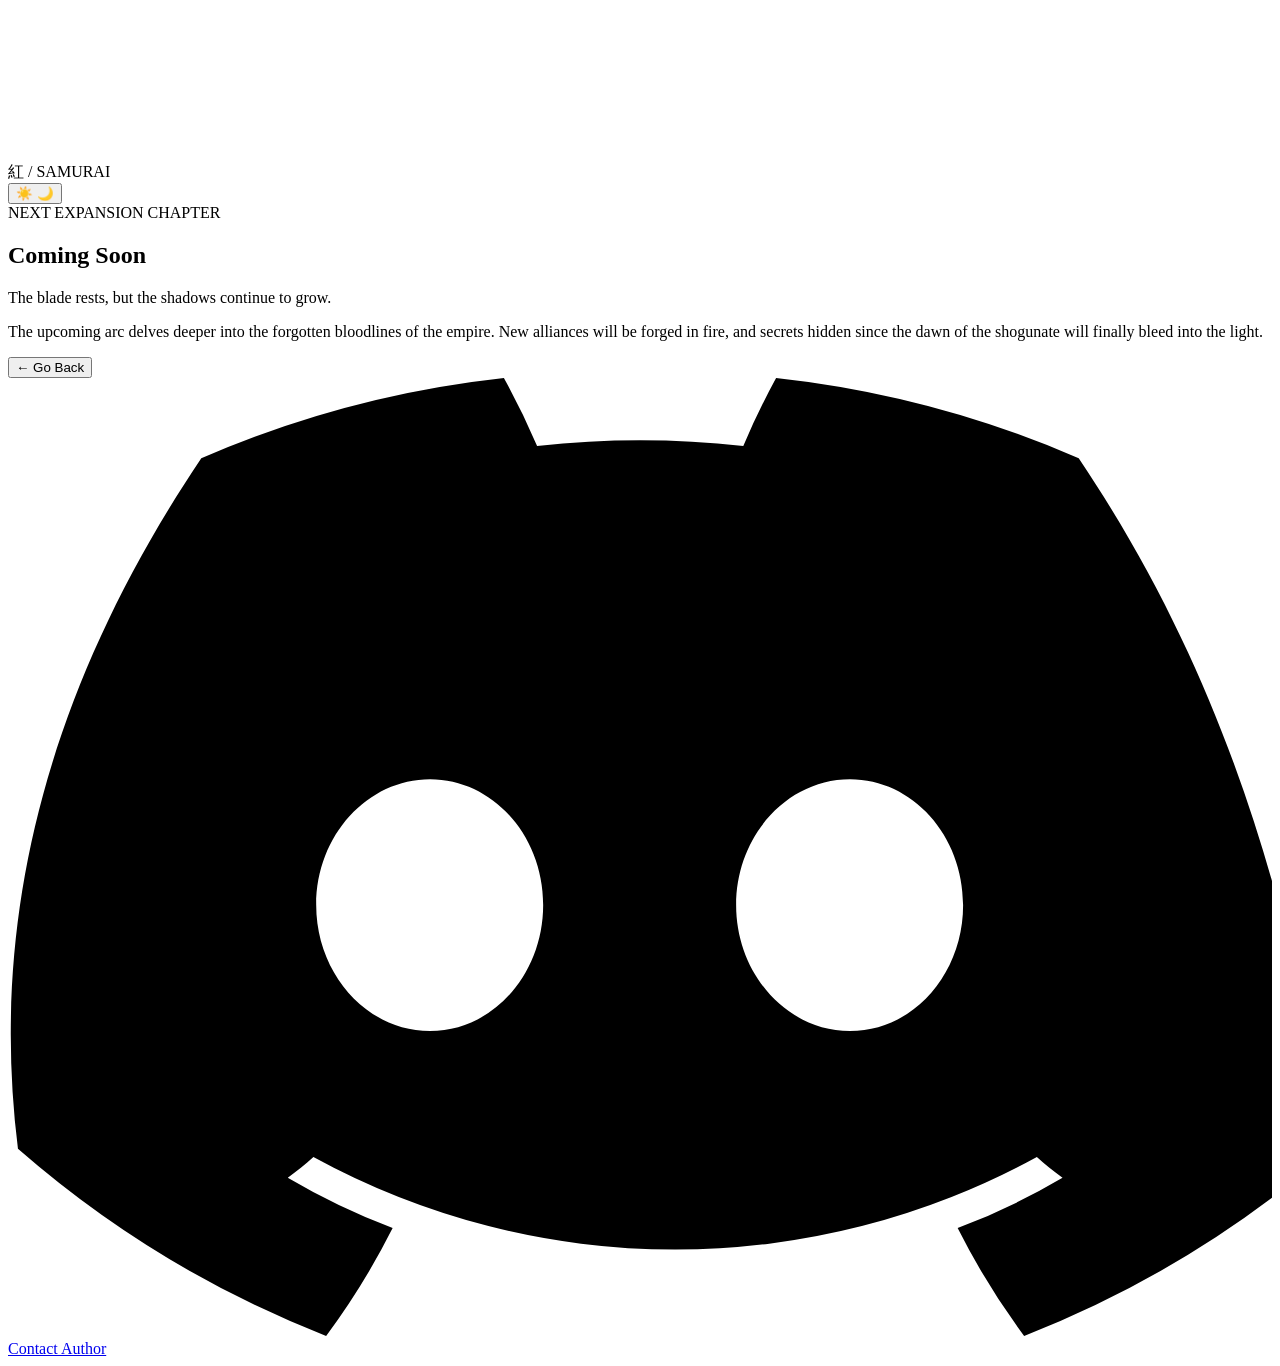
==== coming-soon.html @ bcf2c25f "Add files via upload added The Crimson Blade files" ====
<!DOCTYPE html>
<html lang="en">
<head>
    <meta charset="UTF-8">
    <meta name="viewport" content="width=device-width, initial-scale=1.0">
    <title>The Crimson Blade — Coming Soon</title>
    <link rel="stylesheet" href="css/style.css">
    <link rel="stylesheet" href="css/responsive.css">

    <!-- For a modern transparent PNG favicon -->
    <link rel="icon" type="image/png" href="assets/images/icons/favicon-32x32.png">

    <!-- Optional: For older browser fallback support (using an .ico file) -->
    <link rel="shortcut icon" href="assets/images/icons/favicon.ico" type="image/x-icon">

    <!-- Google tag (gtag.js) -->
    <script async src="https://www.googletagmanager.com/gtag/js?id=G-PFELYLQFL1"></script>
    <script>
        window.dataLayer = window.dataLayer || [];
        function gtag(){dataLayer.push(arguments);}
        gtag('js', new Date());

        gtag('config', 'G-PFELYLQFL1');
    </script>

</head>
<body>

    <audio id="bg-music" loop src="assets/audio/samurai-ambient.mp3"></audio>
    
    <div class="hero-bg coming-soon-bg">
        <canvas id="leaves-canvas"></canvas>

        <header class="navbar">
            <div class="logo">紅 / SAMURAI</div>
            <button id="theme-toggle">
                <span class="sun">☀️</span>
                <span class="moon">🌙</span>
            </button>
        </header>

        <main class="content-container coming-soon-layout">
            <section class="reader-box coming-soon-box">
                <div class="chapter-meta">NEXT EXPANSION CHAPTER</div>
                <h1 class="story-title">Coming Soon</h1>
                <p class="subtitle">The blade rests, but the shadows continue to grow.</p>
                
                <div class="story-text">
                    <p>The upcoming arc delves deeper into the forgotten bloodlines of the empire. New alliances will be forged in fire, and secrets hidden since the dawn of the shogunate will finally bleed into the light.</p>
                </div>

                <!-- Action Button Group with Go Back and Discord Integration -->
                <div class="action-buttons button-group">
                    <button class="btn-next btn-go-back" onclick="goBackHistory()">← Go Back</button>
                    
                <!-- Replaced the old server link with your direct user profile link -->
                <a href="https://discord.com" target="_blank" class="btn-discord" rel="noopener noreferrer">
                    <svg class="discord-icon" viewBox="0 0 127.14 96.36" xmlns="http://w3.org">
                        <path d="M107.7,8.07A105.15,105.15,0,0,0,77.26,0a77.19,77.19,0,0,0-3.3,6.83A96.67,96.67,0,0,0,53.22,6.83,77.19,77.19,0,0,0,49.88,0,105.15,105.15,0,0,0,19.44,8.07C3.66,31.58-1.86,54.65,1,77.53A105.73,105.73,0,0,0,32,96.36a74.37,74.37,0,0,0,6.69-10.85,68.43,68.43,0,0,1-10.55-5.06c.9-.66,1.76-1.37,2.58-2.1a75.72,75.72,0,0,0,72.77,0c.82.73,1.68,1.44,2.58,2.1a68.43,68.43,0,0,1-10.55,5.06,74.37,74.37,0,0,0,6.69,10.85,105.73,105.73,0,0,0,31-18.83C129,54.65,123.5,31.58,107.7,8.07ZM42.45,65.69C36.18,65.69,31,60,31,53S36.18,40.36,42.45,40.36,53.83,46,53.83,53,48.72,65.69,42.45,65.69Zm42.24,0C78.41,65.69,73.24,60,73.24,53S78.41,40.36,84.69,40.36,96.07,46,96.07,53,91,65.69,84.69,65.69Z"/>
                    </svg>
                    Contact Author
                </a>

                </div>
            </section>
            
            <div class="visual-spacer"></div>
        </main>
    </div>

    <script src="js/app.js"></script>
    <script>
        function goBackHistory() {
            if (document.referrer) {
                window.location.href = document.referrer;
            } else {
                window.location.href = 'index.html';
            }
        }
    </script>
</body>
</html>
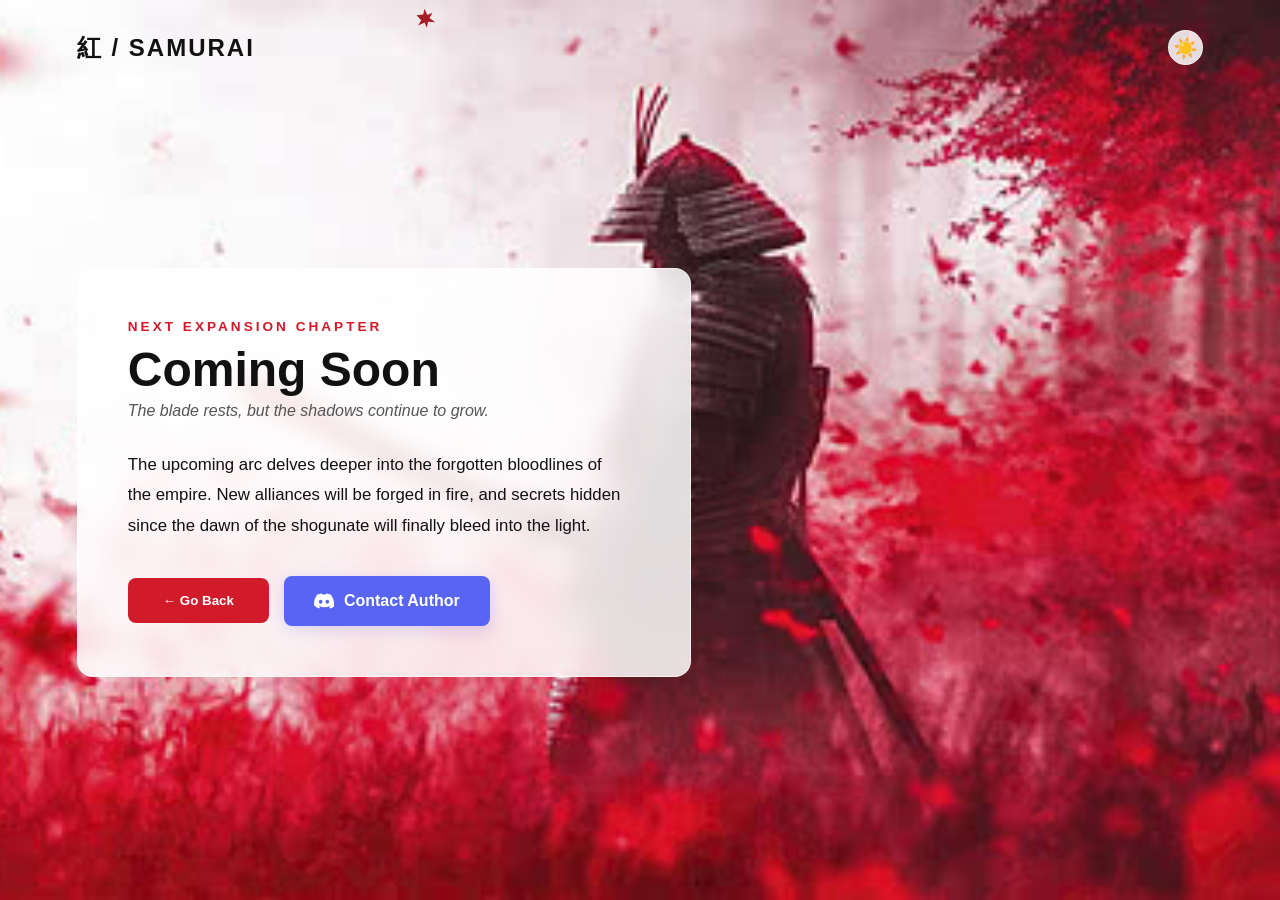
==== commit ba43448a: "Integrate Tawk.to chat support Added Tawk.to chat integration script to the coming soon page." ====
--- a/coming-soon.html
+++ b/coming-soon.html
@@ -78,5 +78,19 @@
             }
         }
     </script>
+
+    <!--Start of Tawk.to Script-->
+<script type="text/javascript">
+var Tawk_API=Tawk_API||{}, Tawk_LoadStart=new Date();
+(function(){
+var s1=document.createElement("script"),s0=document.getElementsByTagName("script")[0];
+s1.async=true;
+s1.src='https://embed.tawk.to/6a343b42e256421d49659104/1jre2fre3';
+s1.charset='UTF-8';
+s1.setAttribute('crossorigin','*');
+s0.parentNode.insertBefore(s1,s0);
+})();
+</script>
+<!--End of Tawk.to Script-->
 </body>
 </html>
--- a/css/style.css
+++ b/css/style.css
@@ -0,0 +1,738 @@
+:root {
+  --bg-card: rgba(255, 255, 255, 0.85);
+  --border-card: rgba(255, 255, 255, 0.5);
+  --text-main: #111111;
+  --text-sub: #555555;
+  --accent-crimson: #D11A2A;
+  --glow-effect: none;
+  --btn-support-bg: transparent;
+  --btn-support-text: #111111;
+}
+
+.dark-mode {
+  --bg-card: rgba(10, 10, 10, 0.85);
+  --border-card: rgba(209, 26, 42, 0.4);
+  --text-main: #ffffff;
+  --text-sub: #aaaaaa;
+  --accent-crimson: #ff2a3b; 
+  --glow-effect: 0 0 15px rgba(255, 42, 59, 0.7);
+  --btn-support-bg: #ffffff;
+  --btn-support-text: #111111;
+}
+
+* {
+  margin: 0;
+  padding: 0;
+  box-sizing: border-box;
+  font-family: 'Segoe UI', Tahoma, Geneva, Verdana, sans-serif;
+}
+
+body, html {
+  height: 100%;
+  background-color: #ffffff;
+  color: var(--text-main);
+  overflow-x: hidden;
+  transition: background-color 0.5s ease, color 0.5s ease;
+}
+
+.hero-bg {
+  min-height: 100vh;
+  width: 100%;
+  background-attachment: fixed; /* Keeps background anchored seamlessly across page loads */
+  display: flex;
+  flex-direction: column;
+  overflow: hidden;
+}
+
+#leaves-canvas {
+  position: fixed;
+  top: 0;
+  left: 0;
+  width: 100%;
+  height: 100%;
+  pointer-events: none; 
+  z-index: 2;
+}
+
+.hero-bg {
+  min-height: 100vh;
+  width: 100%;
+  background: url('../assets/images/cover-bg.png') no-repeat center right;
+  background-size: cover;
+  display: flex;
+  flex-direction: column;
+  position: relative;
+  z-index: 1;
+}
+
+.chapters-bg {
+  background: url('../assets/images/chapter-bg-unblurred.png') no-repeat center right;
+  background-size: cover;
+}
+
+.story-bg {
+  background: url('../assets/images/story-bg.png') no-repeat center right;
+  background-size: cover;
+}
+
+.characters-bg {
+  background: url('../assets/images/characters-bg-unblurred.png') no-repeat center right;
+  background-size: cover;
+}
+
+.chapter1-bg {
+  background: url('../assets/images/chapter1-bg.png') no-repeat center right;
+  background-size: cover;
+}
+
+.navbar {
+  display: flex;
+  justify-content: space-between;
+  align-items: center;
+  padding: 30px 8%;
+  z-index: 10;
+}
+
+.logo {
+  font-weight: 900;
+  font-size: 1.5rem;
+  letter-spacing: 2px;
+  color: var(--text-main);
+  text-shadow: var(--glow-effect);
+}
+
+.nav-links a {
+  text-decoration: none;
+  color: var(--text-sub);
+  margin: 0 20px;
+  font-weight: 600;
+  transition: color 0.3s ease;
+}
+
+.nav-links a:hover, .nav-links a.active {
+  color: var(--accent-crimson);
+  text-shadow: var(--glow-effect);
+}
+
+.btn-back {
+  text-decoration: none;
+  color: var(--text-sub);
+  font-weight: 600;
+  font-size: 1rem;
+  letter-spacing: 1px;
+  position: relative;
+  left: 0;
+  /* Smooth transition for the slide animation */
+  transition: all 0.3s cubic-bezier(0.4, 0, 0.2, 1);
+}
+
+/* Hover micro-interaction: turns crimson and slides slightly left */
+.btn-back:hover {
+  color: var(--accent-crimson);
+  left: -5px;
+  text-shadow: var(--glow-effect);
+}
+
+
+/* Modern Theme Toggle Button Container */
+#theme-toggle {
+  background: var(--bg-card);
+  border: 1px solid var(--border-card);
+  width: 35px;
+  height: 35px;
+  border-radius: 50%; /* Perfect circle */
+  cursor: pointer;
+  display: flex;
+  align-items: center;
+  justify-content: center;
+  position: relative;
+  overflow: hidden;
+  box-shadow: var(--glow-effect);
+  transition: all 0.4s cubic-bezier(0.4, 0, 0.2, 1);
+}
+
+/* Hover micro-interaction */
+#theme-toggle:hover {
+  transform: scale(1.08);
+}
+
+/* Shared Icon Styles */
+#theme-toggle .sun,
+#theme-toggle .moon {
+  font-size: 1.25rem;
+  position: absolute;
+  display: flex;
+  align-items: center;
+  justify-content: center;
+  /* Smooth transition for fade, rotation, and scaling */
+  transition: transform 0.5s cubic-bezier(0.4, 0, 0.2, 1), 
+              opacity 0.4s ease;
+}
+
+/* --- LIGHT MODE STATE (Default) --- */
+/* Sun is fully visible and in normal position */
+#theme-toggle .sun {
+  opacity: 1;
+  transform: rotate(0deg) scale(1);
+}
+
+/* Moon is hidden, shrunk, and rotated out of frame */
+#theme-toggle .moon {
+  opacity: 0;
+  transform: rotate(-90deg) scale(0);
+}
+
+/* --- DARK MODE STATE --- */
+/* Hide the sun: spins and shrinks away */
+.dark-mode #theme-toggle .sun {
+  opacity: 0;
+  transform: rotate(90deg) scale(0);
+}
+
+/* Reveal the moon: spins inward from the shadows and scales up */
+.dark-mode #theme-toggle .moon {
+  opacity: 1;
+  transform: rotate(0deg) scale(1);
+}
+
+
+.content-container {
+  display: grid;
+  grid-template-columns: 1.2fr 1fr;
+  padding: 0 8% 50px 8%;
+  flex-grow: 1;
+  align-items: center;
+}
+
+.reader-box {
+  background: var(--bg-card);
+  backdrop-filter: blur(12px);
+  -webkit-backdrop-filter: blur(12px);
+  padding: 50px;
+  border-radius: 16px;
+  border: 1px solid var(--border-card);
+  box-shadow: 0 20px 40px rgba(0, 0, 0, 0.05), var(--glow-effect);
+  max-width: 650px;
+  transition: all 0.5s ease;
+}
+
+.chapter-meta {
+  color: var(--accent-crimson);
+  font-weight: 800;
+  letter-spacing: 3px;
+  font-size: 0.85rem;
+  margin-bottom: 10px;
+  text-shadow: var(--glow-effect);
+}
+
+.story-title {
+  font-size: 3rem;
+  font-weight: 900;
+  line-height: 1.1;
+  margin-bottom: 5px;
+  color: var(--text-main);
+  text-shadow: var(--glow-effect);
+}
+
+.subtitle {
+  color: var(--text-sub);
+  font-style: italic;
+  margin-bottom: 30px;
+}
+
+.story-text {
+  max-height: 250px;
+  overflow-y: auto;
+  padding-right: 15px;
+  margin-bottom: 35px;
+  line-height: 1.8;
+  color: var(--text-main);
+  font-size: 1.05rem;
+}
+
+.story-text::-webkit-scrollbar { width: 4px; }
+.story-text::-webkit-scrollbar-thumb {
+  background: var(--accent-crimson);
+  border-radius: 10px;
+}
+
+.story-text p.dropcap::first-letter {
+  font-size: 3.5rem;
+  font-weight: 900;
+  float: left;
+  line-height: 0.8;
+  padding-right: 8px;
+  color: var(--accent-crimson);
+  text-shadow: var(--glow-effect);
+}
+
+
+.action-buttons {
+  display: flex;
+  gap: 15px;
+}
+
+.btn-next {
+  background: var(--accent-crimson);
+  color: white;
+  border: none;
+  padding: 15px 35px;
+  font-weight: bold;
+  border-radius: 8px;
+  cursor: pointer;
+  box-shadow: var(--glow-effect);
+  transition: background 0.3s ease, box-shadow 0.3s ease;
+}
+
+.btn-bookmark {
+  background: var(--text-main);
+  color: var(--bg-card);
+  border: none;
+  padding: 15px 25px;
+  font-weight: bold;
+  border-radius: 8px;
+  cursor: pointer;
+  transition: all 0.3s ease;
+}
+
+/* Container Box Custom Adjustments
+.chapter-list-container {
+  background: var(--bg-card);
+  border: 1px solid var(--border-card);
+  padding: 25px 30px;
+  border-radius: 12px;
+  box-shadow: var(--glow-effect);
+  transition: all 0.4s ease;
+  max-width: 550px;
+  margin-top: 20px;
+} */
+
+/* Remove default list formatting */
+.chapter-list {
+  list-style: none;
+  padding: 0;
+  margin: 0;
+}
+
+/* Individual Chapter Row Setup */
+.chapter-list li {
+  margin-bottom: 12px;
+  position: relative;
+}
+
+.chapter-list li:last-child {
+  margin-bottom: 0; 
+}
+
+/* Clean, Full-Row Interactive Links */
+.chapter-list li a {
+  display: block;
+  text-decoration: none;
+  color: var(--text-main);
+  font-size: 1.1rem;
+  font-weight: 500;
+  padding: 8px 12px;
+  border-radius: 6px;
+  position: relative;
+  left: 0;  
+  transition: all 0.3s cubic-bezier(0.25, 0.8, 0.25, 1);
+}
+
+.chapter-list li a .ch-num {
+  color: var(--accent-crimson);
+  font-weight: 700;
+  margin-right: 6px;
+  text-shadow: var(--glow-effect);
+  transition: color 0.3s ease;
+}
+
+.chapter-list li a:hover {
+  color: var(--accent-crimson);
+  background: rgba(209, 26, 42, 0.06);
+  padding-left: 20px; 
+}
+
+.dark-mode .chapter-list li a:hover {
+  background: rgba(255, 42, 59, 0.1);
+}
+
+.chapter-list li a::before {
+  content: '';
+  position: absolute;
+  left: 0;
+  top: 15%;
+  height: 70%;
+  width: 3px;
+  background-color: var(--accent-crimson);
+  opacity: 0;
+  transform: scaleY(0);
+  transition: all 0.3s ease;
+}
+
+.chapter-list li a:hover::before {
+  opacity: 1;
+  transform: scaleY(1);
+}
+
+/* Slider Parent Container Architecture */
+.slider-layout {
+  display: flex;
+  flex-direction: column;
+  justify-content: center;
+  align-items: center;
+  flex-grow: 1;
+  width: 100%;
+  padding-bottom: 40px;
+}
+
+/* Horizontal track holding individual pages side-by-side */
+.slider-viewport {
+  display: flex;
+  flex-direction: row;
+  width: 100vw;
+  overflow-x: auto;
+  overflow-y: hidden;
+  /* Enables magnetic snapping to ensure a clean flipbook stop point */
+  scroll-snap-type: x mandatory; 
+  scroll-behavior: smooth;
+  -webkit-overflow-scrolling: touch;
+}
+
+/* Hide standard desktop scrollbars to keep visual layout clean */
+.slider-viewport::-webkit-scrollbar {
+  display: none;
+}
+
+/* Full Width Structural Slide Blocks */
+.slide-pane {
+  flex: 0 0 100vw;
+  width: 100vw;
+  display: flex;
+  justify-content: center;
+  align-items: center;
+  scroll-snap-align: center;
+  padding: 0 5%;
+}
+
+/* Re-adjust Reader box parameters so they expand neatly on each slide */
+.slider-layout .reader-box {
+  width: 100%;
+  max-width: 650px;
+  min-height: 300px;
+  display: flex;
+  flex-direction: column;
+  justify-content: center;
+}
+
+/* --- CONTROLLER BUTTON TOOLBAR --- */
+.slider-controls {
+  display: flex;
+  align-items: center;
+  justify-content: space-between;
+  width: 100%;
+  max-width: 650px;
+  margin-top: 25px;
+  padding: 0 10px;
+  z-index: 5;
+}
+
+.slider-btn {
+  background: var(--bg-card);
+  border: 1px solid var(--border-card);
+  color: var(--text-main);
+  padding: 10px 20px;
+  font-weight: bold;
+  border-radius: 6px;
+  cursor: pointer;
+  box-shadow: var(--glow-effect);
+  transition: all 0.3s ease;
+}
+
+.slider-btn:hover:not(:disabled) {
+  background: var(--accent-crimson);
+  color: #ffffff;
+  border-color: var(--accent-crimson);
+}
+
+.slider-btn:disabled {
+  opacity: 0.3;
+  cursor: not-allowed;
+}
+
+.page-indicator {
+  font-weight: 700;
+  letter-spacing: 1px;
+  color: var(--text-main);
+  text-shadow: var(--glow-effect);
+  font-size: 1.05rem;
+}
+
+/* Layout and Grid alignment for Character views */
+.characters-layout {
+  display: grid;
+  grid-template-columns: 1.2fr 1fr;
+  padding: 0 8% 50px 8%;
+  flex-grow: 1;
+  align-items: center;
+  position: relative;
+}
+
+.page-main-title {
+  font-size: 1.5rem;
+  letter-spacing: 4px;
+  text-transform: uppercase;
+  color: var(--accent-crimson);
+  margin-bottom: 40px;
+  font-weight: 800;
+  text-shadow: var(--glow-effect);
+}
+
+.character-menu-box {
+  max-width: 500px;
+}
+
+/* --- THE CLICKABLE ROW DESIGN --- */
+.character-rows {
+  display: flex;
+  flex-direction: column;
+  gap: 15px;
+}
+
+.char-row {
+  display: flex;
+  align-items: center;
+  padding: 20px 25px;
+  background: var(--bg-card);
+  border: 1px solid var(--border-card);
+  border-radius: 8px;
+  cursor: pointer;
+  box-shadow: 0 4px 15px rgba(0, 0, 0, 0.02);
+  transition: all 0.3s cubic-bezier(0.4, 0, 0.2, 1);
+}
+
+.char-id {
+  font-weight: 800;
+  color: var(--accent-crimson);
+  margin-right: 15px;
+  font-size: 1.1rem;
+  text-shadow: var(--glow-effect);
+}
+
+.char-name {
+  font-weight: 900;
+  font-size: 1.4rem;
+  letter-spacing: 2px;
+  color: var(--text-main);
+}
+
+/* Hover effects for rows */
+.char-row:hover {
+  transform: translateX(10px);
+  border-color: var(--accent-crimson);
+  box-shadow: var(--glow-effect);
+  background: rgba(209, 26, 42, 0.05);
+}
+
+.dark-mode .char-row:hover {
+  background: rgba(255, 42, 59, 0.1);
+}
+
+/* Active Highlight state when clicked */
+.char-row.is-active {
+  border-color: var(--accent-crimson);
+  background: var(--accent-crimson);
+  box-shadow: var(--glow-effect);
+}
+.char-row.is-active .char-name,
+.char-row.is-active .char-id {
+  color: #ffffff;
+  text-shadow: none;
+}
+
+/* --- THE SLIDING PANEL DRAWER --- */
+.character-profile-drawer {
+  position: fixed;
+  top: 0;
+  right: 0;
+  width: 450px;
+  height: 100vh;
+  background: rgba(255, 255, 255, 0.85);
+  backdrop-filter: blur(20px);
+  -webkit-backdrop-filter: blur(20px);
+  border-left: 1px solid var(--border-card);
+  padding: 40px;
+  box-shadow: -10px 0 40px rgba(0, 0, 0, 0.05);
+  z-index: 100;
+  
+  /* CRUCIAL: Pushes it completely off-screen to the right by default */
+  transform: translateX(100%);
+  transition: transform 0.5s cubic-bezier(0.4, 0, 0.2, 1);
+}
+
+/* Dark mode panel adjustment */
+.dark-mode .character-profile-drawer {
+  background: rgba(10, 10, 10, 0.85);
+  box-shadow: -10px 0 40px rgba(255, 42, 59, 0.1);
+}
+
+/* Triggers when panel is opened via JS */
+.character-profile-drawer.open {
+  transform: translateX(0);
+}
+
+.close-drawer-btn {
+  position: absolute;
+  top: 25px;
+  right: 25px;
+  background: transparent;
+  border: none;
+  font-size: 1.5rem;
+  color: var(--text-main);
+  cursor: pointer;
+  transition: color 0.3s ease;
+  z-index: 10;
+}
+.close-drawer-btn:hover {
+  color: var(--accent-crimson);
+}
+
+.drawer-scroll-box {
+  height: 100%;
+  overflow-y: auto;
+  padding-right: 10px;
+}
+.drawer-scroll-box::-webkit-scrollbar { width: 4px; }
+.drawer-scroll-box::-webkit-scrollbar-thumb { background: var(--accent-crimson); border-radius: 4px; }
+
+.drawer-image-frame {
+  width: 100%;
+  /* FIXED: Tells the height to calculate dynamically based on a portrait 2:3 ratio */
+  aspect-ratio: 2 / 3; 
+  max-height: 450px; /* Safety fallback block limit */
+  border-radius: 8px;
+  overflow: hidden;
+  margin-bottom: 25px;
+  border: 1px solid var(--border-card);
+  box-shadow: var(--glow-effect);
+}
+
+.drawer-image-frame img {
+  width: 100%;
+  height: 100%;
+  object-fit: cover; 
+  /* Shift camera anchoring upwards to prioritize character faces over torso details */
+  object-position: top center; 
+}
+
+
+.drawer-title {
+  font-size: 1.8rem;
+  font-weight: 900;
+  color: var(--text-main);
+  margin-bottom: 20px;
+  text-shadow: var(--glow-effect);
+}
+
+.drawer-bio p {
+  font-size: 1.02rem;
+  line-height: 1.8;
+  color: var(--text-main);
+  margin-bottom: 15px;
+}
+
+/* Container adjustment to manage multiple interaction items */
+.button-group {
+  display: flex;
+  gap: 15px;
+  align-items: center;
+}
+
+/* Premium Discord Action Button Style */
+.btn-discord {
+  background-color: #5865F2; /* Official Discord Blurple */
+  color: #ffffff;
+  text-decoration: none;
+  font-weight: bold;
+  font-size: 1rem;
+  padding: 15px 30px;
+  border-radius: 8px;
+  display: inline-flex;
+  align-items: center;
+  justify-content: center;
+  gap: 10px;
+  cursor: pointer;
+  box-shadow: 0 4px 15px rgba(88, 101, 242, 0.2);
+  transition: all 0.3s cubic-bezier(0.4, 0, 0.2, 1);
+}
+
+/* Inline Discord Icon Scaler */
+.discord-icon {
+  width: 20px;
+  height: 20px;
+  fill: currentColor; /* Inherits text color so it remains crisp white */
+}
+
+/* Hover Micro-interaction: Brightens and lifts slightly */
+.btn-discord:hover {
+  background-color: #4752C4; /* Darker variant for interactive feedback */
+  transform: translateY(-2px);
+  box-shadow: 0 0 20px rgba(88, 101, 242, 0.5);
+}
+
+/* Mobile responsive alignment tracking overrides */
+@media (max-width: 768px) {
+  .button-group {
+    flex-direction: column;
+    width: 100%;
+  }
+  
+  .btn-discord, .btn-go-back {
+    width: 100%;
+    text-align: center;
+  }
+}
+
+
+/* --- FULLSCREEN LANDSCAPE FORCE OVERLAY --- */
+#rotate-device-overlay {
+  display: none; /* Hidden by default */
+  position: fixed;
+  top: 0;
+  left: 0;
+  width: 100vw;
+  height: 100vh;
+  background: #111111; /* Dark theme background matches your niche */
+  color: #ffffff;
+  z-index: 99999; /* Higher than everything else on your page */
+  justify-content: center;
+  align-items: center;
+  text-align: center;
+  padding: 20px;
+}
+
+.overlay-content h2 {
+  color: var(--accent-crimson) !important;
+  font-weight: 900;
+  margin: 15px 0 10px 0;
+}
+
+.rotate-icon {
+  font-size: 3rem;
+  animation: spinSmooth 2s infinite linear;
+}
+
+@keyframes spinSmooth {
+  0% { transform: rotate(0deg); }
+  100% { transform: rotate(360deg); }
+}
+
+/* TARGET MOBILES ONLY IN PORTRAIT (VERTICAL) MODE */
+@media (max-width: 992px) and (orientation: portrait) {
+  #rotate-device-overlay {
+    display: flex; /* Forces the block to reveal itself and guard the UI */
+  }
+}
+
+
+
+
--- a/css/responsive.css
+++ b/css/responsive.css
@@ -0,0 +1,429 @@
+/* =============================================================
+   RESPONSIVE STYLESHEET — 350px to 1500px
+   Add this AFTER your main stylesheet.
+   Mobile portrait backgrounds are placeholder filenames:
+     example1.png → hero/cover
+     example2.png → chapters
+     example3.png → story
+     example4.png → characters
+     example5.png → chapter1
+   Replace with real paths when ready.
+   ============================================================= */
+
+
+/* ─────────────────────────────────────────
+   1. FLUID BASE  (always-on, all breakpoints)
+   ───────────────────────────────────────── */
+
+img, video {
+  max-width: 100%;
+  height: auto;
+}
+
+/* Cap the page so ultra-wide monitors don't stretch */
+.hero-bg,
+.chapters-bg,
+.story-bg,
+.characters-bg,
+.chapter1-bg {
+  max-width: 1500px;
+  margin-left: auto;
+  margin-right: auto;
+  background-size: cover;
+}
+
+
+/* ─────────────────────────────────────────
+   2. LARGE DESKTOP  1200px – 1500px
+   Minor tightening; everything already works.
+   ───────────────────────────────────────── */
+
+@media (min-width: 1200px) and (max-width: 1500px) {
+  .navbar {
+    padding: 30px 6%;
+  }
+
+  .content-container,
+  .characters-layout {
+    padding: 0 6% 50px 6%;
+  }
+}
+
+
+/* ─────────────────────────────────────────
+   3. MEDIUM DESKTOP / LARGE TABLET
+   993px – 1199px
+   ───────────────────────────────────────── */
+
+@media (max-width: 1199px) {
+  .story-title {
+    font-size: 2.4rem;
+  }
+
+  .content-container,
+  .characters-layout {
+    padding: 0 5% 50px 5%;
+    gap: 30px;
+  }
+
+  .reader-box {
+    padding: 40px;
+  }
+
+  .character-profile-drawer {
+    width: 380px;
+  }
+}
+
+
+/* ─────────────────────────────────────────
+   4. TABLET  768px – 992px
+   Landscape orientation still works fine here;
+   the rotate overlay is only shown in portrait ≤992px.
+   ───────────────────────────────────────── */
+
+@media (max-width: 992px) {
+
+  /* Switch two-column layouts to single-column */
+  .content-container,
+  .characters-layout {
+    grid-template-columns: 1fr;
+    padding: 0 5% 50px 5%;
+    align-items: flex-start;
+    gap: 30px;
+  }
+
+  .reader-box {
+    max-width: 100%;
+    padding: 35px 30px;
+  }
+
+  .story-title {
+    font-size: 2.2rem;
+  }
+
+  .character-menu-box {
+    max-width: 100%;
+  }
+
+  /* Drawer becomes a full-width bottom sheet */
+  .character-profile-drawer {
+    width: 100%;
+    height: 80vh;
+    top: auto;
+    bottom: 0;
+    right: 0;
+    border-left: none;
+    border-top: 1px solid var(--border-card);
+    border-radius: 16px 16px 0 0;
+    transform: translateY(100%);
+    transition: transform 0.5s cubic-bezier(0.4, 0, 0.2, 1);
+    padding: 30px 25px;
+  }
+
+  .character-profile-drawer.open {
+    transform: translateY(0);
+  }
+
+  .drawer-image-frame {
+    max-height: 280px;
+    aspect-ratio: 16 / 9;
+  }
+
+  /* Slider */
+  .slider-controls {
+    padding: 0 5%;
+  }
+}
+
+
+/* ─────────────────────────────────────────
+   5. MOBILE  — up to 767px
+   Portrait background images swap in here.
+   ───────────────────────────────────────── */
+
+@media (max-width: 767px) {
+
+  /* ── Background image swap to portrait variants ── */
+  .hero-bg {
+    background-image: url('../assets/images/cover-bg-portrait.png');
+    background-position: center top;
+  }
+
+  .chapters-bg {
+    background-image: url('../assets/images/chapters-bg-portrait.png');
+    background-position: center top;
+  }
+
+  .story-bg {
+    background-image: url('../assets/images/story-bg-portrait.png');
+    background-position: center top;
+  }
+
+  .characters-bg {
+    background-image: url('../assets/images/characters-bg-portrait.png');
+    background-position: center top;
+  }
+
+  .chapter1-bg {
+    background-image: url('../assets/images/chapter1-bg-portrait.png');
+    background-position: center top;
+  }
+
+  /* ── Navbar ── */
+  .navbar {
+    padding: 20px 5%;
+    flex-wrap: wrap;
+    gap: 12px;
+  }
+
+  .logo {
+    font-size: 1.2rem;
+  }
+
+  .nav-links {
+    display: flex;
+    flex-wrap: wrap;
+    gap: 4px;
+    order: 3;
+    width: 100%;
+  }
+
+  .nav-links a {
+    margin: 0 10px 0 0;
+    font-size: 0.88rem;
+  }
+
+  #theme-toggle {
+    margin-left: auto;
+  }
+
+  /* ── Layout containers ── */
+  .content-container,
+  .characters-layout {
+    grid-template-columns: 1fr;
+    padding: 0 4% 40px 4%;
+    gap: 24px;
+  }
+
+  /* ── Reader / story card ── */
+  .reader-box {
+    padding: 28px 20px;
+    border-radius: 12px;
+  }
+
+  .story-title {
+    font-size: 1.8rem;
+    line-height: 1.2;
+  }
+
+  .subtitle {
+    font-size: 0.9rem;
+    margin-bottom: 20px;
+  }
+
+  .chapter-meta {
+    font-size: 0.75rem;
+    letter-spacing: 2px;
+  }
+
+  .story-text {
+    max-height: 220px;
+    font-size: 0.97rem;
+    margin-bottom: 25px;
+  }
+
+  .story-text p.dropcap::first-letter {
+    font-size: 2.8rem;
+  }
+
+  /* ── Buttons ── */
+  .action-buttons {
+    flex-direction: column;
+    gap: 10px;
+  }
+
+  .btn-next,
+  .btn-bookmark {
+    width: 100%;
+    padding: 14px 20px;
+    text-align: center;
+  }
+
+  /* ── Chapter list ── */
+  .chapter-list li a {
+    font-size: 1rem;
+    padding: 10px 12px;
+  }
+
+  /* ── Page title ── */
+  .page-main-title {
+    font-size: 1.15rem;
+    letter-spacing: 3px;
+    margin-bottom: 25px;
+  }
+
+  /* ── Character rows ── */
+  .char-name {
+    font-size: 1.15rem;
+    letter-spacing: 1px;
+  }
+
+  .char-row {
+    padding: 15px 18px;
+  }
+
+  /* ── Slider ── */
+  .slider-controls {
+    max-width: 100%;
+    padding: 0 4%;
+    margin-top: 16px;
+  }
+
+  .slider-btn {
+    padding: 8px 16px;
+    font-size: 0.9rem;
+  }
+
+  .page-indicator {
+    font-size: 0.9rem;
+  }
+
+  /* ── Character drawer ── */
+  .character-profile-drawer {
+    height: 90vh;
+    padding: 24px 18px;
+    border-radius: 12px 12px 0 0;
+  }
+
+  .drawer-title {
+    font-size: 1.4rem;
+  }
+
+  .drawer-bio p {
+    font-size: 0.95rem;
+  }
+
+  .drawer-image-frame {
+    max-height: 240px;
+  }
+
+  /* ── Discord / back buttons ── */
+  .btn-discord {
+    padding: 13px 20px;
+    font-size: 0.95rem;
+    width: 100%;
+    justify-content: center;
+  }
+
+  .button-group {
+    flex-direction: column;
+    width: 100%;
+  }
+}
+
+
+/* ─────────────────────────────────────────
+   6. SMALL MOBILE  — 350px – 479px
+   Fine-tune the tightest viewports.
+   ───────────────────────────────────────── */
+
+@media (max-width: 479px) {
+  .navbar {
+    padding: 16px 4%;
+  }
+
+  .logo {
+    font-size: 1rem;
+    letter-spacing: 1px;
+  }
+
+  .nav-links a {
+    font-size: 0.8rem;
+    margin-right: 8px;
+  }
+
+  .content-container,
+  .characters-layout {
+    padding: 0 3% 30px 3%;
+  }
+
+  .reader-box {
+    padding: 22px 16px;
+    border-radius: 10px;
+  }
+
+  .story-title {
+    font-size: 1.5rem;
+  }
+
+  .story-text {
+    max-height: 180px;
+    font-size: 0.92rem;
+  }
+
+  .char-name {
+    font-size: 1rem;
+  }
+
+  .char-id {
+    font-size: 0.95rem;
+    margin-right: 10px;
+  }
+
+  .char-row {
+    padding: 12px 14px;
+    border-radius: 6px;
+  }
+
+  .page-main-title {
+    font-size: 1rem;
+    letter-spacing: 2px;
+  }
+
+  .chapter-list li a {
+    font-size: 0.92rem;
+  }
+
+  .slider-btn {
+    padding: 7px 12px;
+    font-size: 0.82rem;
+  }
+
+  .page-indicator {
+    font-size: 0.82rem;
+  }
+
+  .character-profile-drawer {
+    padding: 20px 14px;
+  }
+
+  .drawer-title {
+    font-size: 1.2rem;
+  }
+
+  .btn-discord {
+    font-size: 0.88rem;
+    padding: 12px 16px;
+  }
+
+  .overlay-content h2 {
+    font-size: 1.1rem;
+  }
+}
+
+
+/* ─────────────────────────────────────────
+   7. REDUCED MOTION  (accessibility)
+   ───────────────────────────────────────── */
+
+@media (prefers-reduced-motion: reduce) {
+  *,
+  *::before,
+  *::after {
+    animation-duration: 0.01ms !important;
+    animation-iteration-count: 1 !important;
+    transition-duration: 0.01ms !important;
+    scroll-behavior: auto !important;
+  }
+}
